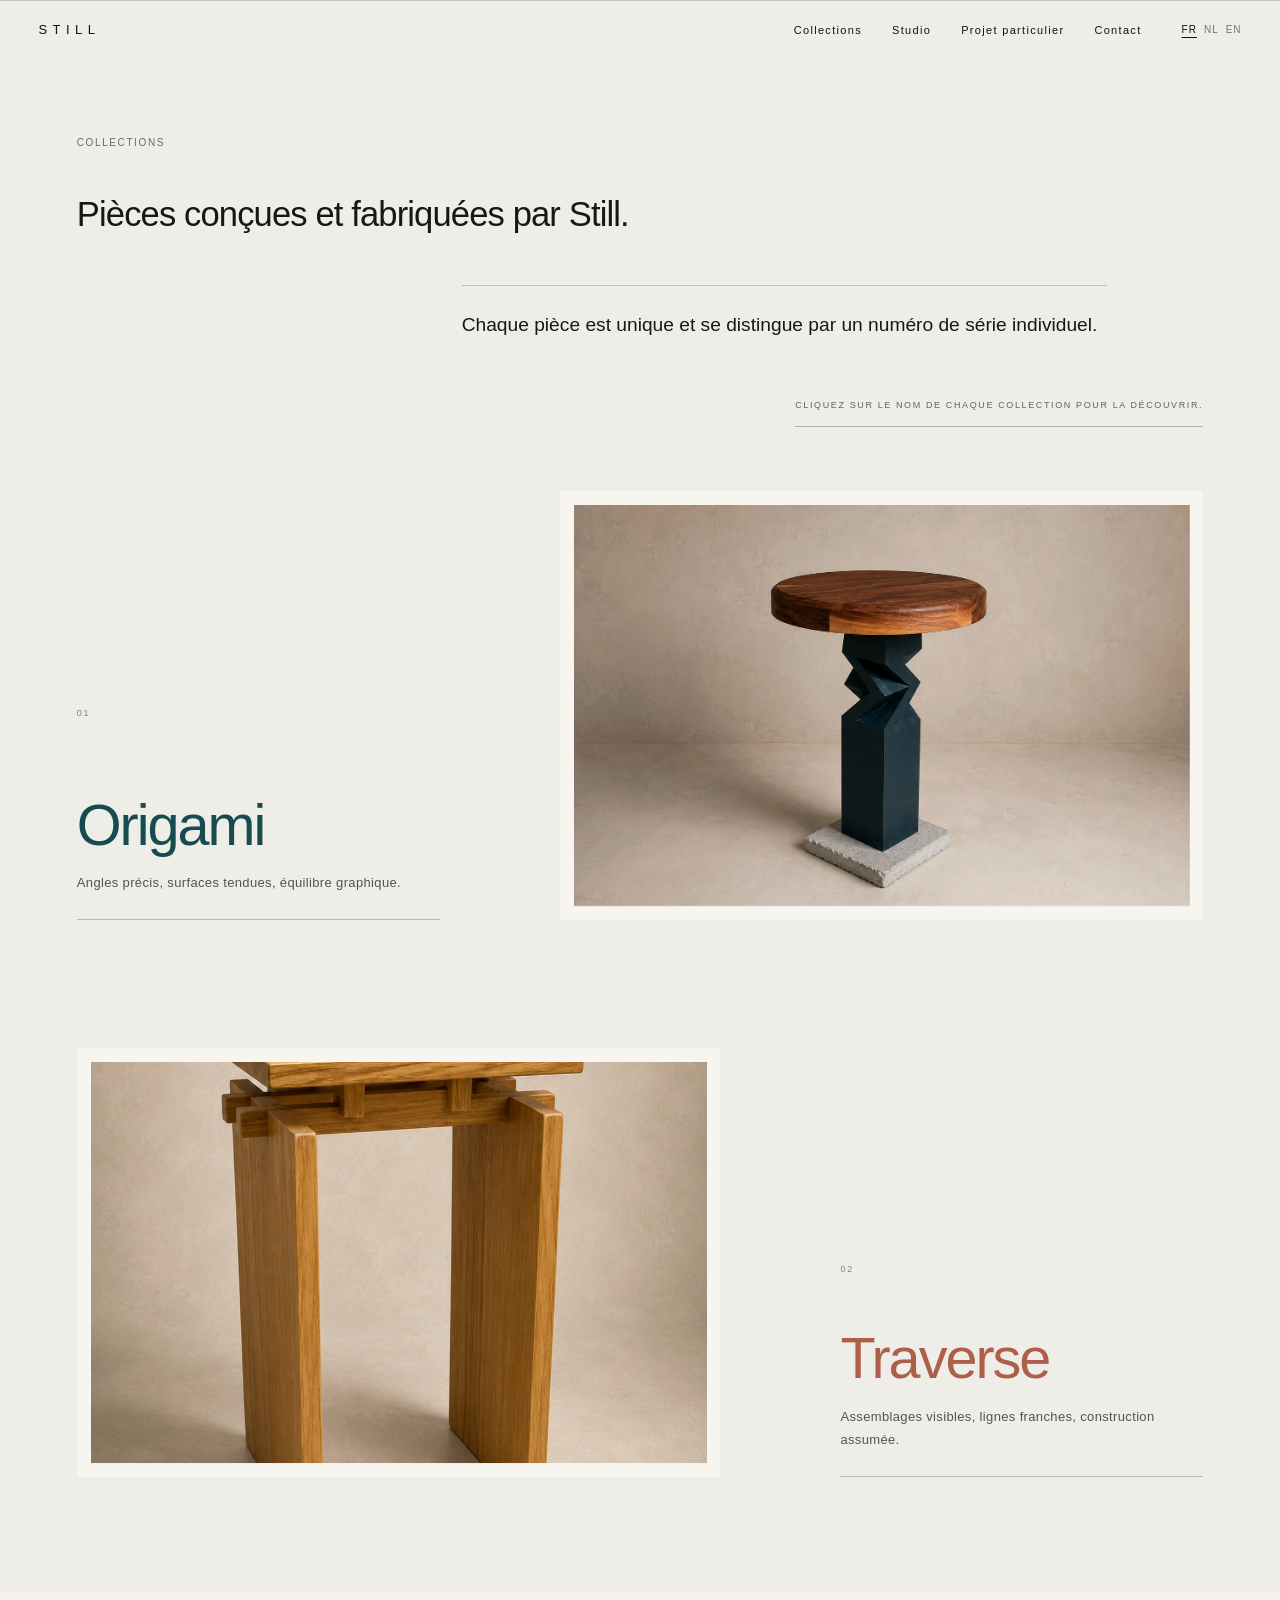
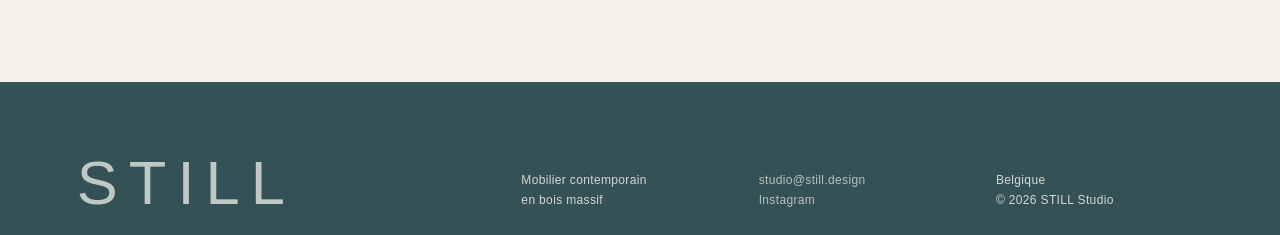
==== collections.html @ 69f50319 "Add files via upload" ====
<!DOCTYPE html><html lang="fr"><head><meta charset="utf-8"/><meta content="width=device-width,initial-scale=1" name="viewport"/><meta content="STILL Studio — mobilier contemporain en bois massif, conçu et fabriqué en Belgique." name="description"/><title>Collections — STILL</title><link href="styles.css" rel="stylesheet"/></head><body><header class="site-header"><a aria-label="STILL, accueil" class="brand" href="index.html">STILL</a><button aria-controls="menu" aria-expanded="false" class="menu-toggle">Menu</button><nav class="nav" id="menu"><a href="collections.html" data-i18n="nav_collections">Collections</a><a href="studio.html" data-i18n="nav_studio">Studio</a><a href="projet.html" data-i18n="nav_project">Projet particulier</a><a href="contact.html" data-i18n="nav_contact">Contact</a><span class="languages"><button data-lang="fr">FR</button><button data-lang="nl">NL</button><button data-lang="en">EN</button></span></nav></header><main><section class="standalone-page collections-page"><div class="standalone-label" data-i18n="nav_collections">Collections</div><div class="standalone-content"><p class="standalone-intro collection-statement" data-i18n="collections_sub"><span class="statement-line statement-line-primary">Pièces conçues et fabriquées par Still.</span><span class="statement-line statement-line-secondary">Chaque pièce est unique et se distingue par un numéro de série individuel.</span></p><p class="collection-instruction" data-i18n="collections_instruction">Cliquez sur le nom de chaque collection pour la découvrir.</p><div class="collection-list"><article class="collection-row origami"><div class="collection-copy collection-copy-top"><span>01</span><h2><a href="origami.html">Origami</a></h2><p data-i18n="origami_desc">Angles précis, surfaces tendues, équilibre graphique.</p></div><a class="collection-media" href="origami.html" aria-label="Découvrir Origami"><img alt="Table gigogne bleue de la collection Origami" src="assets/images/v10/origami-presentation.jpg"/></a></article><article class="collection-row traverse"><div class="collection-copy collection-copy-top"><span>02</span><h2><a href="traverse.html">Traverse</a></h2><p data-i18n="traverse_desc">Assemblages visibles, lignes franches, construction assumée.</p></div><a class="collection-media" href="traverse.html" aria-label="Découvrir Traverse"><img alt="Table en padouk de la collection Traverse" src="assets/images/v10/traverse-presentation.jpg"/></a></article></div></div></section></main><footer><div class="footer-brand">STILL</div><div><p data-i18n="footer_desc">Mobilier contemporain<br/>en bois massif</p></div><div><a href="mailto:studio@still.design">studio@still.design</a><br/><a href="#">Instagram</a></div><div><p><span data-i18n="country">Belgique</span><br/>© 2026 STILL Studio</p></div></footer><script src="script.js"></script></body></html>
---- styles.css ----
:root{
  --paper:#f4f1ea;--ink:#171815;--petrol:#164b50;--forest:#253d32;--padouk:#8a3427;--terracotta:#ad5f4b;
  --line:rgba(23,24,21,.18);--soft:#e9e5dc;
  --font:"Yu Gothic","YuGothic","Hiragino Kaku Gothic ProN","Segoe UI",Arial,sans-serif;
}
*{box-sizing:border-box}html{scroll-behavior:smooth}body{margin:0;background:var(--paper);color:var(--ink);font-family:var(--font);font-size:15px;line-height:1.7;font-weight:300;letter-spacing:.025em}a{color:inherit;text-decoration:none}img{display:block;width:100%;height:100%;object-fit:cover}.site-header{position:fixed;z-index:30;inset:0 0 auto;display:flex;align-items:center;justify-content:space-between;padding:22px 3vw;mix-blend-mode:difference;color:#fff}.brand{font-size:13px;font-weight:300;letter-spacing:.42em}.nav{display:flex;gap:30px;font-size:11px;letter-spacing:.12em}.nav a{position:relative}.nav a:after{content:"";position:absolute;left:0;right:100%;bottom:-6px;height:1px;background:currentColor;transition:right .35s ease}.nav a:hover:after{right:0}.menu-toggle{display:none;border:0;background:none;color:inherit;font:inherit;font-size:11px;letter-spacing:.12em}.intro{min-height:72vh;padding:150px 6vw 90px;display:grid;grid-template-columns:1fr 1.5fr;align-content:end;border-bottom:1px solid var(--line)}.eyebrow{margin:0;font-size:10px;text-transform:uppercase;letter-spacing:.18em}.intro h1{grid-column:1/-1;margin:40px 0 0;font-size:clamp(68px,11.5vw,178px);line-height:.86;letter-spacing:.22em;font-weight:200}.manifesto{grid-column:2;margin:60px 0 0;font-size:clamp(19px,2vw,31px);line-height:1.4;font-weight:300}.hero{height:74vh;position:relative;overflow:hidden;background:#ddd7ca}.hero-atmosphere{position:absolute;inset:0;background:linear-gradient(135deg,#d9d2c4 0%,#eee9df 46%,#c8bdaa 100%)}.plane{position:absolute;filter:saturate(.9)}.plane-light{left:-8%;top:-14%;width:56%;height:112%;background:linear-gradient(150deg,#f3eee4,#cfc5b5);clip-path:polygon(0 0,100% 8%,75% 100%,0 86%)}.plane-petrol{left:38%;top:-8%;width:31%;height:118%;background:var(--petrol);clip-path:polygon(14% 0,100% 4%,74% 100%,0 88%)}.plane-forest{right:-4%;top:0;width:38%;height:74%;background:var(--forest);clip-path:polygon(18% 0,100% 0,100% 100%,0 78%)}.plane-padouk{right:3%;bottom:-10%;width:28%;height:48%;background:var(--padouk);clip-path:polygon(18% 0,100% 15%,100% 100%,0 100%)}.light-beam{position:absolute;left:7%;top:-15%;width:64%;height:145%;background:linear-gradient(112deg,transparent 28%,rgba(255,248,229,.7) 47%,transparent 62%);transform:rotate(-5deg);mix-blend-mode:screen}.hero:after{content:"";position:absolute;inset:0;background:linear-gradient(180deg,rgba(255,255,255,.06),rgba(14,23,21,.15))}.section-pad{padding:145px 6vw}.statement{min-height:72vh;display:grid;grid-template-columns:1fr 2.2fr;align-content:center;row-gap:80px}.kicker{margin:0;color:var(--padouk);font-size:clamp(23px,2.3vw,38px);letter-spacing:.09em}.statement h2{margin:70px 0 0;font-size:clamp(40px,5.2vw,78px);line-height:1.08;font-weight:300;letter-spacing:-.035em}.text-link{grid-column:2;margin-top:0;border-bottom:1px solid currentColor;padding-bottom:10px;width:max-content;font-size:11px;text-transform:uppercase;letter-spacing:.14em}.text-link span{margin-left:28px}.collections{background:var(--soft)}.section-heading{display:grid;grid-template-columns:1fr 2.2fr;gap:40px;padding-bottom:30px;border-bottom:1px solid var(--line);margin-bottom:100px}.section-heading p,.section-heading span{margin:0;font-size:10px;text-transform:uppercase;letter-spacing:.16em}.collection-grid{display:grid;grid-template-columns:repeat(3,minmax(0,1fr));gap:34px;max-width:1200px;margin:auto}.collection-card{display:block}.collection-media{height:clamp(300px,34vw,480px);padding:18px;background:#f3f0e9;overflow:hidden}.collection-media img{object-fit:contain;filter:saturate(.92) contrast(1.035);transition:transform .9s cubic-bezier(.2,.7,.2,1),filter .4s}.collection-card:hover img{transform:scale(1.018);filter:saturate(.98) contrast(1.045)}.collection-copy{min-height:220px;padding:24px 0;border-top:1px solid var(--line);border-bottom:1px solid var(--line);display:flex;flex-direction:column}.collection-copy span{font-size:10px;letter-spacing:.16em}.collection-copy h3{margin:auto 0 12px;font-size:clamp(34px,4vw,58px);font-weight:300;line-height:1;letter-spacing:-.03em}.collection-copy p{margin:0;max-width:300px;font-size:13px;line-height:1.7}.origami .collection-copy{color:var(--petrol)}.traverse .collection-copy{color:var(--padouk)}.epure .collection-copy{color:var(--forest)}.epure-placeholder{height:100%;display:grid;place-items:center;border:1px solid rgba(37,61,50,.22);color:var(--forest);font-size:10px;text-transform:uppercase;letter-spacing:.2em}.chapter{min-height:80vh;display:grid;grid-template-columns:1fr 2.2fr;padding:120px 6vw;border-top:1px solid var(--line)}.chapter-label{font-size:10px;text-transform:uppercase;letter-spacing:.16em;padding-top:8px}.chapter-body h2{margin:0 0 80px;font-size:clamp(48px,6vw,92px);font-weight:300;line-height:1.04;letter-spacing:-.04em}.chapter-body p{max-width:680px;font-size:18px;line-height:1.75;margin:0 0 24px}.chapter-studio{background:var(--forest);color:#f2efe7}.image-break{height:72vh;position:relative;overflow:hidden;background:#24160f}.image-break img{object-fit:cover;filter:brightness(.72) saturate(.78) contrast(1.08);transform:scale(1.02)}.image-break:after{content:"";position:absolute;inset:0;background:linear-gradient(90deg,rgba(12,8,5,.18),rgba(12,8,5,.02),rgba(12,8,5,.26))}.image-break p{position:absolute;z-index:2;right:6vw;bottom:6vw;margin:0;color:#fff;font-size:clamp(28px,3.7vw,58px);font-weight:200;line-height:1.12;max-width:560px;text-align:right}.button{display:inline-block;margin-top:38px;padding:14px 21px;border:1px solid var(--ink);font-size:10px;text-transform:uppercase;letter-spacing:.16em;transition:.3s}.button:hover{background:var(--ink);color:var(--paper)}footer{display:grid;grid-template-columns:2fr 1fr 1fr 1fr;gap:30px;padding:85px 6vw 42px;background:var(--petrol);color:#f5f3ee;min-height:40vh;align-items:end}.footer-brand{font-size:clamp(62px,10vw,150px);font-weight:200;letter-spacing:.13em;line-height:.8}footer p{margin:0}footer a{text-decoration:underline;text-underline-offset:5px}.reveal{opacity:0;transform:translateY(24px);transition:opacity .9s ease,transform .9s ease}.reveal.visible{opacity:1;transform:none}
/* collection pages */.collection-page{background:var(--paper)}.collection-hero{min-height:88vh;position:relative;background:var(--collection);overflow:hidden;display:grid;place-items:center;padding:90px 6vw 55px}.collection-hero img{width:min(540px,72vw);height:min(68vh,760px);object-fit:contain;filter:saturate(.9) contrast(1.03);box-shadow:0 28px 70px rgba(0,0,0,.16)}.collection-hero:after{content:"";position:absolute;inset:0;background:linear-gradient(180deg,rgba(0,0,0,.02),rgba(0,0,0,.34));pointer-events:none}.collection-title{position:absolute;z-index:2;left:6vw;right:6vw;bottom:5vw;color:#fff}.collection-title p{font-size:10px;text-transform:uppercase;letter-spacing:.18em}.collection-title h1{font-size:clamp(74px,13vw,190px);font-weight:200;letter-spacing:-.045em;line-height:.8;margin:22px 0}.collection-title .lead{max-width:600px;font-size:17px;text-transform:none;letter-spacing:.035em}.pieces{padding:140px 6vw}.piece-group{max-width:1180px;margin:0 auto 150px}.piece-meta{display:grid;grid-template-columns:1fr 2fr;gap:40px;padding-top:24px;border-top:1px solid var(--line);margin-bottom:38px}.piece-meta h2{margin:0;font-size:clamp(38px,4.8vw,68px);font-weight:300;line-height:1}.piece-meta p{margin:0;max-width:440px}.gallery-pair{display:grid;grid-template-columns:repeat(2,minmax(0,1fr));gap:26px}.gallery-pair figure{margin:0;background:#ebe7df;padding:18px;height:clamp(480px,56vw,760px);overflow:hidden}.gallery-pair img{object-fit:contain;filter:saturate(.96) contrast(1.025);transition:transform .8s ease}.gallery-pair figure:hover img{transform:scale(1.012)}.reserved{min-height:78vh;padding:150px 6vw;display:grid;grid-template-columns:1fr 2.2fr;gap:40px;align-items:start}.reserved h1{margin:0;font-size:clamp(72px,13vw,190px);line-height:.8;font-weight:200;letter-spacing:-.05em}.reserved-copy{padding-top:10px;border-top:1px solid var(--line)}.reserved-copy h2{font-size:clamp(34px,4.8vw,68px);font-weight:300;line-height:1.15;margin:60px 0 35px}.reserved-copy p{max-width:620px;font-size:18px}.future-grid{display:grid;grid-template-columns:repeat(2,1fr);gap:20px;margin-top:75px}.future-slot{min-height:260px;border:1px solid var(--line);display:grid;place-items:center;font-size:10px;text-transform:uppercase;letter-spacing:.18em;color:rgba(23,24,21,.55)}
@media(max-width:850px){.site-header{padding:18px 20px}.menu-toggle{display:block}.nav{display:none;position:absolute;top:58px;left:0;right:0;background:var(--paper);color:var(--ink);padding:28px 20px;flex-direction:column;mix-blend-mode:normal}.nav.open{display:flex}.intro{padding:120px 22px 70px;grid-template-columns:1fr;min-height:60vh}.intro h1{font-size:clamp(58px,22vw,104px);letter-spacing:.14em;margin-top:30px}.manifesto{grid-column:1;margin-top:40px;font-size:21px}.hero{height:60vh}.section-pad{padding:95px 22px}.statement{grid-template-columns:1fr;min-height:auto;row-gap:36px}.statement h2{margin-top:28px}.text-link{grid-column:1}.section-heading{grid-template-columns:1fr;gap:9px;margin-bottom:58px}.collection-grid{grid-template-columns:1fr;gap:70px}.collection-media{height:56vh}.collection-copy{min-height:190px}.chapter{grid-template-columns:1fr;padding:80px 22px}.chapter-label{margin-bottom:52px}.chapter-body h2{margin-bottom:55px}.chapter-body p{font-size:16px}.image-break{height:62vh}.image-break p{left:22px;right:22px;bottom:32px;text-align:left}footer{grid-template-columns:1fr 1fr;padding:70px 22px 35px}.footer-brand{grid-column:1/-1;margin-bottom:45px;font-size:24vw}.collection-hero{min-height:82vh;padding:85px 20px 40px}.collection-hero img{width:80vw;height:58vh}.collection-title{left:22px;right:22px;bottom:34px}.collection-title h1{font-size:20vw}.pieces{padding:90px 22px}.piece-group{margin-bottom:95px}.piece-meta{grid-template-columns:1fr;gap:20px}.gallery-pair{grid-template-columns:1fr}.gallery-pair figure{height:62vh;padding:12px}.reserved{padding:120px 22px 90px;grid-template-columns:1fr}.reserved h1{font-size:22vw}.future-grid{grid-template-columns:1fr}}
@media(prefers-reduced-motion:reduce){*{scroll-behavior:auto!important}.reveal,.collection-media img,.gallery-pair img{transition:none!important}}

/* v9 — échelle plus confortable à 100 % de zoom */
.image-break img{transform:none;filter:brightness(.76) saturate(.86) contrast(1.12)}
@media(min-width:851px){
  body{font-size:14px}
  .site-header{padding:18px 3vw}
  .intro{min-height:62vh;padding:125px 6vw 72px}
  .intro h1{font-size:clamp(62px,10vw,150px);margin-top:30px}
  .manifesto{margin-top:42px;font-size:clamp(18px,1.75vw,27px)}
  .hero{height:66vh}
  .section-pad{padding:115px 6vw}
  .statement{min-height:62vh;row-gap:58px}
  .statement h2{margin-top:52px;font-size:clamp(36px,4.5vw,68px)}
  .kicker{font-size:clamp(21px,2vw,32px)}
  .section-heading{margin-bottom:72px}
  .collection-grid{max-width:1280px;gap:30px}
  .collection-media{height:clamp(280px,30vw,430px)}
  .collection-copy{min-height:185px}
  .collection-copy h3{font-size:clamp(31px,3.5vw,50px)}
  .chapter{min-height:68vh;padding:95px 6vw}
  .chapter-body h2{margin-bottom:58px;font-size:clamp(42px,5.1vw,78px)}
  .chapter-body p{font-size:16px}
  .image-break{height:64vh}
  .image-break p{font-size:clamp(26px,3.2vw,48px)}
  footer{padding-top:68px;min-height:34vh}
  .footer-brand{font-size:clamp(56px,8.5vw,125px)}
  .collection-hero{min-height:78vh;padding:78px 6vw 48px}
  .collection-hero img{width:min(490px,64vw);height:min(60vh,660px)}
  .collection-title h1{font-size:clamp(66px,11vw,158px)}
  .pieces{padding:110px 6vw}
  .piece-group{margin-bottom:115px}
  .gallery-pair figure{height:clamp(430px,49vw,680px)}
}

/* v10 — série photo unifiée et finitions */
.image-break img{
  filter:none;
  transform:none;
  object-position:center;
  image-rendering:auto;
}
.image-break:after{
  background:linear-gradient(90deg,rgba(12,8,5,.28),rgba(12,8,5,.08),rgba(12,8,5,.32));
}
.collection-media{
  aspect-ratio:4/5;
  height:auto;
}
.collection-media img,
.gallery-pair img{
  backface-visibility:hidden;
  will-change:transform;
}
.collection-card:hover img{transform:scale(1.025)}
.gallery-pair.gallery-single{
  grid-template-columns:minmax(0,760px);
  justify-content:center;
}
.gallery-pair.gallery-single figure{width:100%}
.chapter-body p{max-width:620px}
@media(min-width:851px){
  .collections.section-pad{padding-top:105px;padding-bottom:120px}
  .collection-grid{gap:38px}
  .collection-copy{padding-top:20px}
  .gallery-pair{gap:32px}
  .piece-meta{margin-bottom:32px}
}
@media(max-width:850px){
  .collection-media{aspect-ratio:4/5;height:auto}
  .gallery-pair.gallery-single{grid-template-columns:1fr}
}

/* v11 — fond Traverse plus lumineux */
.traverse .collection-copy{color:var(--terracotta)}

/* v2.2 — séparation des chapitres, sans modification du design v11 */
.languages{display:inline-flex;gap:7px;margin-left:10px}.languages button{border:0;background:none;color:inherit;font:inherit;font-size:10px;letter-spacing:.1em;padding:0;cursor:pointer;opacity:.55}.languages button.active{opacity:1;text-decoration:underline;text-underline-offset:4px}.standalone-section{padding-top:150px;min-height:100vh}.standalone-chapter{padding-top:150px;min-height:100vh}@media(max-width:850px){.languages{margin-left:0;margin-top:8px}.standalone-section,.standalone-chapter{padding-top:110px}}

/* v2.3 — grille commune des pages principales */
.standalone-page{min-height:100vh;display:grid;grid-template-columns:1fr 2.2fr;padding:150px 6vw 110px;border-top:1px solid var(--line)}
.standalone-label{padding-top:8px;font-size:10px;text-transform:uppercase;letter-spacing:.16em}
.standalone-content{align-self:center;max-width:980px}
.standalone-content h1{margin:0 0 70px;font-size:clamp(48px,6vw,92px);font-weight:300;line-height:1.04;letter-spacing:-.04em}
.standalone-content p{max-width:680px;font-size:18px;line-height:1.75;margin:0 0 24px}
.standalone-intro{font-size:18px}
.studio-page{background:#75b95f;color:#102115}
.project-page{background:#d71145;color:#fff}
.contact-page{background:var(--paper);color:var(--ink)}
.collections-page{background:var(--soft)}
.light-button{border-color:#fff;color:#fff}.light-button:hover{background:#fff;color:#d71145}
.centered-copy{text-align:center;margin-left:auto!important;margin-right:auto!important}
.collection-instruction{margin:36px auto 70px!important;text-align:center;font-size:11px!important;text-transform:uppercase;letter-spacing:.14em}
.collection-list{display:grid;gap:130px}
.collection-row{display:grid;grid-template-columns:1fr;gap:26px}
.collection-copy-top{min-height:0;padding:0 0 24px;border-top:0;border-bottom:1px solid var(--line)}
.collection-copy-top h2{margin:18px 0 12px;font-size:clamp(42px,5vw,72px);font-weight:300;line-height:1;letter-spacing:-.03em}
.collection-copy-top h2 a{display:inline-block;border-bottom:1px solid transparent;transition:border-color .3s}
.collection-copy-top h2 a:hover{border-color:currentColor}
.collection-copy-top p{margin:0;font-size:14px;max-width:480px}
.collection-row .collection-media{display:block;width:100%;aspect-ratio:16/10;height:auto;padding:18px}
.collection-row .collection-media img{object-fit:cover}
@media(max-width:850px){.standalone-page{grid-template-columns:1fr;padding:110px 22px 80px}.standalone-label{margin-bottom:50px}.standalone-content h1{margin-bottom:48px}.standalone-content p{font-size:16px}.collection-list{gap:85px}.collection-row .collection-media{aspect-ratio:4/5}}


/* v2.4 — ajustements ciblés */
.studio-page{
  background:#b7c5a8;
  color:#182018;
}
.project-page{
  background:#982447;
  color:#fff8f5;
}
.light-button:hover{
  color:#982447;
}
.collections-page .standalone-content{
  max-width:1040px;
}
.collections-page .standalone-intro{
  max-width:860px;
  font-size:clamp(24px,2.35vw,38px);
  line-height:1.42;
  font-weight:300;
  letter-spacing:-.018em;
  text-align:center;
  margin:0 auto!important;
}
.collections-page .collection-instruction{
  margin:52px auto 92px!important;
  font-size:10px!important;
  line-height:1.6;
  letter-spacing:.16em;
}
.collection-list{
  gap:125px;
}
.collection-row{
  justify-items:start;
}
.collection-copy-top{
  width:min(760px,100%);
}
.collection-row .collection-media{
  width:min(720px,76%);
  aspect-ratio:4/3;
  padding:14px;
  margin:0;
  justify-self:start;
  background:#f3f0e9;
}
.collection-row .collection-media img{
  object-fit:cover;
  object-position:center;
}
.collection-row.origami .collection-media img{
  object-position:50% 50%;
}
.collection-row.traverse .collection-media img{
  object-position:50% 52%;
}
@media(max-width:850px){
  .collections-page .standalone-intro{
    font-size:clamp(22px,7vw,32px);
  }
  .collections-page .collection-instruction{
    margin:38px auto 66px!important;
  }
  .collection-row .collection-media{
    width:88%;
    aspect-ratio:4/3;
  }
}


/* v2.5 — ajustements ciblés */
.studio-page{
  background:#8f9b80;
  color:#172018;
}
.project-page{
  background:#8b4435;
  color:#fff8f2;
}
.light-button:hover{
  color:#8b4435;
}
.collections-page .collection-statement{
  max-width:900px;
  margin:0!important;
  text-align:left;
  font-size:clamp(24px,2.35vw,38px);
  line-height:1.42;
  font-weight:300;
  letter-spacing:-.018em;
}
.collections-page .collection-instruction{
  margin:48px 0 88px!important;
  text-align:left;
}
.collection-row .collection-media{
  width:min(610px,64%);
  aspect-ratio:4/3;
}
.contact-content{
  align-self:center;
}
.contact-note{
  margin:0 0 24px!important;
  font-size:12px!important;
  text-transform:uppercase;
  letter-spacing:.16em;
}
.contact-email{
  margin:0 0 48px!important;
  font-size:clamp(30px,4vw,62px)!important;
  line-height:1.15!important;
  letter-spacing:-.03em;
}
.contact-email a{
  border-bottom:1px solid currentColor;
}
.contact-location{
  font-size:18px!important;
}
@media(max-width:850px){
  .collections-page .collection-statement{
    font-size:clamp(22px,7vw,32px);
  }
  .collections-page .collection-instruction{
    margin:36px 0 62px!important;
  }
  .collection-row .collection-media{
    width:82%;
  }
  .contact-email{
    font-size:clamp(24px,7vw,38px)!important;
  }
}

/* v2.6 — ajustements ciblés depuis la v2.5 */
.collections-page .collection-statement br{
  display:block;
  content:"";
  margin-top:30px;
}
.studio-page{
  background:#aab39d;
  color:#20261f;
}
.project-page{
  background:#a66f5c;
  color:#fffaf6;
}
.project-page .light-button:hover{
  color:#a66f5c;
}
.contact-email{
  font-size:clamp(24px,3vw,46px)!important;
}
@media(max-width:850px){
  .collections-page .collection-statement br{
    margin-top:22px;
  }
  .contact-email{
    font-size:clamp(21px,6vw,32px)!important;
  }
}

/* v2.7 — réglages plus visibles */
.collections-page .collection-statement br{
  margin-top:52px;
}
.studio-page{
  background:#c9d0bc;
  color:#20261f;
}
.project-page{
  background:#bd806b;
  color:#2d1d18;
}
.project-page .light-button{
  border-color:#2d1d18;
  color:#2d1d18;
}
.project-page .light-button:hover{
  background:#2d1d18;
  color:#f8f1eb;
}
.contact-email{
  font-size:clamp(20px,2.35vw,34px)!important;
  letter-spacing:-.015em;
}
@media(max-width:850px){
  .collections-page .collection-statement br{
    margin-top:38px;
  }
  .contact-email{
    font-size:clamp(18px,5.2vw,27px)!important;
  }
}

/* v2.8 — légers dégradés minéraux */
.studio-page{
  background:linear-gradient(135deg,#d5dbc9 0%,#c8d0bb 52%,#bec8b2 100%);
  color:#20261f;
}
.project-page{
  background:linear-gradient(135deg,#c9907a 0%,#bb7d68 52%,#ad705e 100%);
  color:#2d1d18;
}
.project-page .light-button:hover{
  background:#2d1d18;
  color:#f8f1eb;
}

/* v2.9 — composition éditoriale et palette minérale */
.collections-page .standalone-content{
  grid-column:1 / -1;
  max-width:none;
}
.collections-page .collection-statement{
  max-width:920px;
  margin-left:0!important;
  transform:none;
}
.collections-page .collection-statement br{
  display:block;
  content:"";
  margin-top:2.15em;
}
.collections-page .collection-instruction,
.collections-page .collection-list{
  margin-left:31.25%!important;
}
.collections-page .collection-list{
  max-width:980px;
}
.studio-page{
  background:linear-gradient(135deg,#ddd7cc 0%,#d2cabd 48%,#c5bcaf 100%);
  color:#292621;
}
.project-page{
  background:linear-gradient(135deg,#806965 0%,#705a59 48%,#5f4b50 100%);
  color:#f7f1e9;
}
.project-page .light-button{
  border-color:#f7f1e9;
  color:#f7f1e9;
}
.project-page .light-button:hover{
  background:#f7f1e9;
  color:#5f4b50;
}
@media(max-width:850px){
  .collections-page .collection-statement br{
    margin-top:1.8em;
  }
  .collections-page .collection-instruction,
  .collections-page .collection-list{
    margin-left:0!important;
  }
}

/* v3.0 — respiration éditoriale et palette STILL */
.collections-page{
  grid-template-rows:auto 1fr;
}
.collections-page .standalone-content{
  padding-top:96px;
}
.collections-page .collection-statement{
  max-width:980px;
  margin:0!important;
  text-align:left;
}
.collections-page .collection-statement br{
  display:block;
  content:"";
  margin-top:52px;
}

/* Studio — pierre chaude, sobre et lumineuse */
.studio-page{
  background:linear-gradient(135deg,#ebe6dd 0%,#ded6ca 52%,#d1c7b9 100%);
  color:#29251f;
}

/* Projet particulier — rouge terre, argile et brique douce */
.project-page{
  background:linear-gradient(135deg,#c7957d 0%,#b97e66 52%,#a96d58 100%);
  color:#2e1f19;
}
.project-page .light-button{
  border-color:#2e1f19;
  color:#2e1f19;
}
.project-page .light-button:hover{
  background:#2e1f19;
  color:#f5eee8;
}

@media(max-width:850px){
  .collections-page .standalone-content{
    padding-top:24px;
  }
  .collections-page .collection-statement br{
    margin-top:36px;
  }
}


/* v3.1 — rythme, proportions et respiration */
.standalone-page{
  padding-top:clamp(138px,12vw,190px);
  padding-bottom:clamp(105px,10vw,155px);
}
.standalone-content h1{
  max-width:940px;
  margin-bottom:clamp(58px,6vw,88px);
  font-size:clamp(46px,5.4vw,84px);
  line-height:1.07;
  letter-spacing:-.035em;
}
.standalone-content p{
  line-height:1.82;
}

/* Collections — deux idées distinctes, composition éditoriale */
.collections-page .standalone-content{
  padding-top:clamp(118px,10vw,165px);
}
.collections-page .collection-statement{
  display:block;
  max-width:1040px;
  font-size:clamp(23px,2.15vw,35px);
  line-height:1.44;
}
.collections-page .collection-statement .statement-line{
  display:block;
}
.collections-page .collection-statement .statement-line-primary{
  max-width:720px;
}
.collections-page .collection-statement .statement-line-secondary{
  max-width:820px;
  margin-top:clamp(52px,5vw,76px);
  margin-left:clamp(54px,6vw,96px);
}
.collections-page .collection-instruction{
  margin-top:clamp(82px,8vw,118px)!important;
  margin-bottom:clamp(92px,9vw,132px)!important;
}
.collections-page .collection-list{
  gap:clamp(120px,11vw,172px);
}
.collection-copy-top h2{
  margin-top:18px;
  margin-bottom:18px;
}
.collection-copy-top p{
  max-width:420px;
}

/* Studio — bleu ardoise brumeux, distinct du crème des collections */
.studio-page{
  background:linear-gradient(145deg,#c9d0d3 0%,#b8c2c7 50%,#aab6bc 100%);
  color:#20272a;
}
.studio-page .standalone-intro{
  max-width:690px;
}

/* Projet particulier — maintien d'une terre cuite calme */
.project-page{
  background:linear-gradient(145deg,#c69780 0%,#b88068 52%,#a96d57 100%);
}

@media(max-width:850px){
  .standalone-page{
    padding-top:112px;
    padding-bottom:88px;
  }
  .standalone-content h1{
    font-size:clamp(42px,12vw,66px);
    margin-bottom:48px;
  }
  .collections-page .standalone-content{
    padding-top:42px;
  }
  .collections-page .collection-statement{
    font-size:clamp(21px,6.5vw,30px);
  }
  .collections-page .collection-statement .statement-line-secondary{
    margin-top:42px;
    margin-left:24px;
  }
  .collections-page .collection-instruction{
    margin-top:64px!important;
    margin-bottom:76px!important;
  }
  .collections-page .collection-list{
    gap:96px;
  }
}


/* v3.2 — footer allégé et identité végétale de Traverse */
footer{
  min-height:22vh;
  padding:44px 6vw 28px;
}
.footer-brand{
  font-size:clamp(40px,6vw,88px);
  letter-spacing:.15em;
  line-height:.9;
}
.traverse-page .collection-hero{
  background:linear-gradient(145deg,#667963 0%,#879980 48%,#c2ccbb 100%);
}
.traverse-page .collection-hero:after{
  background:linear-gradient(180deg,rgba(10,24,14,.02),rgba(9,23,14,.3));
}
@media(max-width:850px){
  footer{
    min-height:auto;
    padding:46px 22px 28px;
  }
  .footer-brand{
    margin-bottom:30px;
    font-size:clamp(48px,16vw,78px);
  }
}

/* v3.3 — respiration générale, proportions plus silencieuses */
body{
  font-size:14px;
  line-height:1.82;
}

/* Pages principales : plus de vide autour des contenus */
.standalone-page{
  padding-top:clamp(160px,14vw,220px);
  padding-bottom:clamp(135px,12vw,190px);
}
.standalone-label{
  padding-top:12px;
}
.standalone-content{
  max-width:940px;
}
.standalone-content h1{
  margin-bottom:clamp(72px,7vw,108px);
  font-size:clamp(44px,5.1vw,80px);
  line-height:1.09;
}
.standalone-content p{
  max-width:650px;
  font-size:17px;
  line-height:1.95;
  margin-bottom:32px;
}

/* Collections : accentuer la séparation entre chaque idée */
.collections-page .standalone-content{
  padding-top:clamp(145px,12vw,195px);
}
.collections-page .collection-statement{
  max-width:980px;
  font-size:clamp(22px,2.05vw,33px);
  line-height:1.55;
}
.collections-page .collection-statement .statement-line-primary{
  max-width:700px;
}
.collections-page .collection-statement .statement-line-secondary{
  max-width:790px;
  margin-top:clamp(70px,6.5vw,100px);
  margin-left:clamp(68px,7vw,112px);
}
.collections-page .collection-instruction{
  margin-top:clamp(105px,9.5vw,145px)!important;
  margin-bottom:clamp(120px,11vw,165px)!important;
}
.collections-page .collection-list{
  gap:clamp(155px,14vw,215px);
}
.collection-copy-top{
  padding-bottom:34px;
  margin-bottom:14px;
}
.collection-copy-top h2{
  margin-top:24px;
  margin-bottom:24px;
  font-size:clamp(40px,4.7vw,68px);
}
.collection-copy-top p{
  max-width:400px;
  line-height:1.85;
}
.collection-row{
  gap:38px;
}
.collection-row .collection-media{
  width:min(600px,62%);
}

/* Pages collection : images et textes davantage isolés */
.collection-hero{
  min-height:84vh;
  padding-top:105px;
  padding-bottom:72px;
}
.collection-title{
  bottom:6vw;
}
.collection-title h1{
  font-size:clamp(62px,10.4vw,150px);
  margin-top:28px;
  margin-bottom:30px;
}
.collection-title .lead{
  max-width:560px;
  line-height:1.85;
}
.pieces{
  padding-top:clamp(145px,12vw,190px);
  padding-bottom:clamp(145px,12vw,190px);
}
.piece-group{
  margin-bottom:clamp(150px,14vw,210px);
}
.piece-meta{
  gap:58px;
  padding-top:34px;
  margin-bottom:52px;
}
.piece-meta h2{
  font-size:clamp(36px,4.5vw,64px);
}
.piece-meta p{
  max-width:410px;
  line-height:1.9;
}
.gallery-pair{
  gap:40px;
}

/* Accueil : rythme plus ample entre les séquences */
.intro{
  min-height:68vh;
  padding-top:150px;
  padding-bottom:95px;
}
.intro h1{
  font-size:clamp(58px,9.5vw,142px);
  margin-top:42px;
}
.manifesto{
  margin-top:58px;
  max-width:760px;
  line-height:1.55;
}
.hero{
  margin-bottom:26px;
}
.section-pad{
  padding-top:clamp(140px,11vw,180px);
  padding-bottom:clamp(140px,11vw,180px);
}
.statement{
  min-height:70vh;
  row-gap:78px;
}
.statement h2{
  margin-top:68px;
  font-size:clamp(34px,4.25vw,64px);
  line-height:1.14;
}
.section-heading{
  margin-bottom:100px;
  padding-bottom:38px;
}
.collection-grid{
  gap:48px;
}
.collection-copy{
  min-height:205px;
  padding-top:28px;
  padding-bottom:28px;
}
.chapter{
  min-height:76vh;
  padding-top:130px;
  padding-bottom:130px;
}
.chapter-body h2{
  margin-bottom:76px;
  font-size:clamp(40px,4.8vw,74px);
}
.chapter-body p{
  font-size:16px;
  line-height:1.95;
  margin-bottom:34px;
}
.image-break{
  margin-top:24px;
  margin-bottom:24px;
}

/* Contact : assumer davantage le vide */
.contact-page .standalone-content{
  align-self:center;
  padding-top:34px;
  padding-bottom:34px;
}
.contact-note{
  margin-bottom:38px!important;
}
.contact-email{
  margin-bottom:66px!important;
}
.contact-location{
  margin-top:18px!important;
}

/* Footer : signature discrète, avec une vraie respiration avant */
footer{
  margin-top:clamp(54px,6vw,92px);
}

@media(max-width:850px){
  body{font-size:14px;line-height:1.78}
  .standalone-page{
    padding-top:126px;
    padding-bottom:108px;
  }
  .standalone-label{
    margin-bottom:62px;
  }
  .standalone-content h1{
    margin-bottom:58px;
    font-size:clamp(40px,11.5vw,62px);
  }
  .standalone-content p{
    font-size:16px;
    line-height:1.88;
    margin-bottom:28px;
  }
  .collections-page .standalone-content{
    padding-top:56px;
  }
  .collections-page .collection-statement{
    font-size:clamp(20px,6.1vw,28px);
    line-height:1.55;
  }
  .collections-page .collection-statement .statement-line-secondary{
    margin-top:54px;
    margin-left:30px;
  }
  .collections-page .collection-instruction{
    margin-top:82px!important;
    margin-bottom:94px!important;
  }
  .collections-page .collection-list{
    gap:122px;
  }
  .collection-row{
    gap:30px;
  }
  .collection-row .collection-media{
    width:88%;
  }
  .intro{
    padding-top:132px;
    padding-bottom:86px;
  }
  .intro h1{
    margin-top:38px;
  }
  .manifesto{
    margin-top:52px;
  }
  .section-pad{
    padding-top:112px;
    padding-bottom:112px;
  }
  .statement{
    row-gap:46px;
  }
  .statement h2{
    margin-top:38px;
  }
  .section-heading{
    margin-bottom:72px;
  }
  .collection-grid{
    gap:88px;
  }
  .chapter{
    padding-top:102px;
    padding-bottom:102px;
  }
  .chapter-label{
    margin-bottom:62px;
  }
  .chapter-body h2{
    margin-bottom:62px;
  }
  .pieces{
    padding-top:112px;
    padding-bottom:112px;
  }
  .piece-group{
    margin-bottom:124px;
  }
  .piece-meta{
    gap:28px;
    margin-bottom:42px;
  }
  .gallery-pair{
    gap:30px;
  }
  footer{
    margin-top:48px;
  }
}

/* v3.4 — finition éditoriale de Collections et footer plus silencieux */
footer{
  min-height:17vh;
  margin-top:clamp(64px,7vw,108px);
  padding:32px 6vw 24px;
  background:#345255;
  color:rgba(247,245,239,.82);
  align-items:end;
  font-size:12px;
  line-height:1.65;
}
.footer-brand{
  font-size:clamp(32px,4.8vw,68px);
  line-height:.9;
  letter-spacing:.18em;
  color:rgba(247,245,239,.72);
}
footer a{
  text-decoration:none;
  opacity:.82;
}

.collections-page{
  background:#efede7;
  padding-top:clamp(154px,13vw,210px);
}
.collections-page .standalone-label{
  padding-top:5px;
  color:rgba(23,24,21,.62);
}
.collections-page .standalone-content{
  align-self:start;
  max-width:1180px;
  padding-top:clamp(72px,6vw,98px);
}
.collections-page .collection-statement{
  display:grid;
  grid-template-columns:repeat(12,minmax(0,1fr));
  column-gap:clamp(18px,2.2vw,34px);
  row-gap:clamp(68px,6.5vw,98px);
  max-width:none;
  margin:0!important;
  font-size:inherit;
  line-height:1.45;
}
.collections-page .collection-statement .statement-line-primary{
  grid-column:1 / span 7;
  max-width:700px;
  font-size:clamp(28px,3vw,46px);
  line-height:1.25;
  letter-spacing:-.025em;
}
.collections-page .collection-statement .statement-line-secondary{
  grid-column:5 / span 7;
  max-width:680px;
  margin:0;
  padding-top:clamp(22px,2.5vw,38px);
  border-top:1px solid rgba(23,24,21,.22);
  font-size:clamp(18px,1.65vw,25px);
  line-height:1.65;
  letter-spacing:0;
}
.collections-page .collection-instruction{
  width:max-content;
  max-width:100%;
  margin:clamp(88px,8vw,126px) 0 clamp(132px,12vw,184px) auto!important;
  padding-bottom:12px;
  border-bottom:1px solid rgba(23,24,21,.28);
  text-align:left;
  color:rgba(23,24,21,.65);
  font-size:9px!important;
  line-height:1.7;
  letter-spacing:.18em;
}
.collections-page .collection-list{
  max-width:1180px;
  margin:0!important;
  gap:clamp(170px,15vw,230px);
}
.collections-page .collection-row{
  display:grid;
  grid-template-columns:minmax(230px,.72fr) minmax(0,1.55fr);
  align-items:end;
  column-gap:clamp(48px,6vw,96px);
  row-gap:0;
}
.collections-page .collection-row:nth-child(even){
  grid-template-columns:minmax(0,1.55fr) minmax(230px,.72fr);
}
.collections-page .collection-row:nth-child(even) .collection-copy-top{
  grid-column:2;
  grid-row:1;
}
.collections-page .collection-row:nth-child(even) .collection-media{
  grid-column:1;
  grid-row:1;
}
.collections-page .collection-copy-top{
  width:100%;
  min-height:250px;
  margin:0;
  padding:0 0 30px;
  border-bottom:1px solid rgba(23,24,21,.24);
  display:flex;
  flex-direction:column;
  justify-content:flex-end;
}
.collections-page .collection-copy-top span{
  margin-bottom:auto;
  color:rgba(23,24,21,.5);
  font-size:9px;
  letter-spacing:.2em;
}
.collections-page .collection-copy-top h2{
  margin:72px 0 22px;
  font-size:clamp(42px,5vw,72px);
  line-height:.95;
  letter-spacing:-.035em;
}
.collections-page .collection-copy-top p{
  max-width:340px;
  margin:0;
  font-size:13px;
  line-height:1.8;
  color:rgba(23,24,21,.72);
}
.collections-page .collection-row .collection-media{
  width:100%;
  max-width:none;
  aspect-ratio:5/4;
  padding:16px;
  background:#f7f5ef;
}
.collections-page .collection-row .collection-media img{
  object-fit:cover;
}

@media(max-width:850px){
  footer{
    margin-top:54px;
    padding:32px 22px 24px;
    font-size:11px;
    row-gap:18px;
  }
  .footer-brand{
    margin-bottom:22px;
    font-size:clamp(38px,13vw,60px);
  }
  .collections-page{
    padding-top:120px;
  }
  .collections-page .standalone-label{
    margin-bottom:38px;
  }
  .collections-page .standalone-content{
    padding-top:28px;
  }
  .collections-page .collection-statement{
    display:block;
  }
  .collections-page .collection-statement .statement-line-primary{
    max-width:92%;
    font-size:clamp(27px,8.2vw,39px);
    line-height:1.28;
  }
  .collections-page .collection-statement .statement-line-secondary{
    max-width:88%;
    margin-top:58px;
    margin-left:12%;
    padding-top:24px;
    font-size:clamp(17px,5vw,22px);
    line-height:1.65;
  }
  .collections-page .collection-instruction{
    width:auto;
    margin:80px 0 112px!important;
  }
  .collections-page .collection-list{
    gap:132px;
  }
  .collections-page .collection-row,
  .collections-page .collection-row:nth-child(even){
    grid-template-columns:1fr;
    gap:38px;
  }
  .collections-page .collection-row:nth-child(even) .collection-copy-top,
  .collections-page .collection-row:nth-child(even) .collection-media{
    grid-column:1;
    grid-row:auto;
  }
  .collections-page .collection-copy-top{
    min-height:0;
    padding-bottom:26px;
  }
  .collections-page .collection-copy-top span{
    margin-bottom:48px;
  }
  .collections-page .collection-copy-top h2{
    margin:0 0 18px;
  }
  .collections-page .collection-row .collection-media{
    width:100%;
    aspect-ratio:4/3;
    padding:12px;
  }
}


/* v3.5 — continuité des aplats et Collections plus immédiate */
.studio-body main,
.project-body main{
  margin:0;
}
.studio-body .studio-page,
.project-body .project-page{
  margin:0;
}
.studio-body .image-break{
  margin-top:0;
  margin-bottom:0;
}
.studio-body footer,
.project-body footer{
  margin-top:0;
}
.project-body .project-page{
  min-height:calc(100vh - 128px);
}

/* Collections : faire apparaître les visuels plus tôt et alléger leur échelle */
.collections-page{
  padding-top:clamp(126px,10vw,162px);
  padding-bottom:clamp(110px,9vw,150px);
}
.collections-page .standalone-label{
  margin-bottom:0;
}
.collections-page .standalone-content{
  padding-top:clamp(34px,3.2vw,52px);
}
.collections-page .collection-statement{
  row-gap:clamp(38px,3.8vw,56px);
}
.collections-page .collection-statement .statement-line-primary{
  font-size:clamp(27px,2.7vw,42px);
}
.collections-page .collection-statement .statement-line-secondary{
  padding-top:clamp(16px,1.8vw,26px);
  font-size:clamp(17px,1.5vw,23px);
}
.collections-page .collection-instruction{
  margin:clamp(48px,4.5vw,68px) 0 clamp(56px,5vw,78px) auto!important;
}
.collections-page .collection-list{
  gap:clamp(118px,10vw,165px);
}
.collections-page .collection-row{
  grid-template-columns:minmax(210px,.7fr) minmax(0,1.35fr);
  column-gap:clamp(42px,5vw,78px);
}
.collections-page .collection-row:nth-child(even){
  grid-template-columns:minmax(0,1.35fr) minmax(210px,.7fr);
}
.collections-page .collection-copy-top{
  min-height:215px;
  padding-bottom:24px;
}
.collections-page .collection-copy-top h2{
  margin:54px 0 18px;
  font-size:clamp(38px,4.5vw,64px);
}
.collections-page .collection-row .collection-media{
  width:92%;
  justify-self:end;
  aspect-ratio:3/2;
  padding:14px;
}
.collections-page .collection-row:nth-child(even) .collection-media{
  justify-self:start;
}

@media(max-width:850px){
  .project-body .project-page{
    min-height:calc(100vh - 110px);
  }
  .collections-page{
    padding-top:108px;
    padding-bottom:96px;
  }
  .collections-page .standalone-label{
    margin-bottom:24px;
  }
  .collections-page .standalone-content{
    padding-top:10px;
  }
  .collections-page .collection-statement .statement-line-secondary{
    margin-top:38px;
  }
  .collections-page .collection-instruction{
    margin:54px 0 62px!important;
  }
  .collections-page .collection-list{
    gap:98px;
  }
  .collections-page .collection-row .collection-media{
    width:94%;
    aspect-ratio:3/2;
    padding:10px;
  }
}
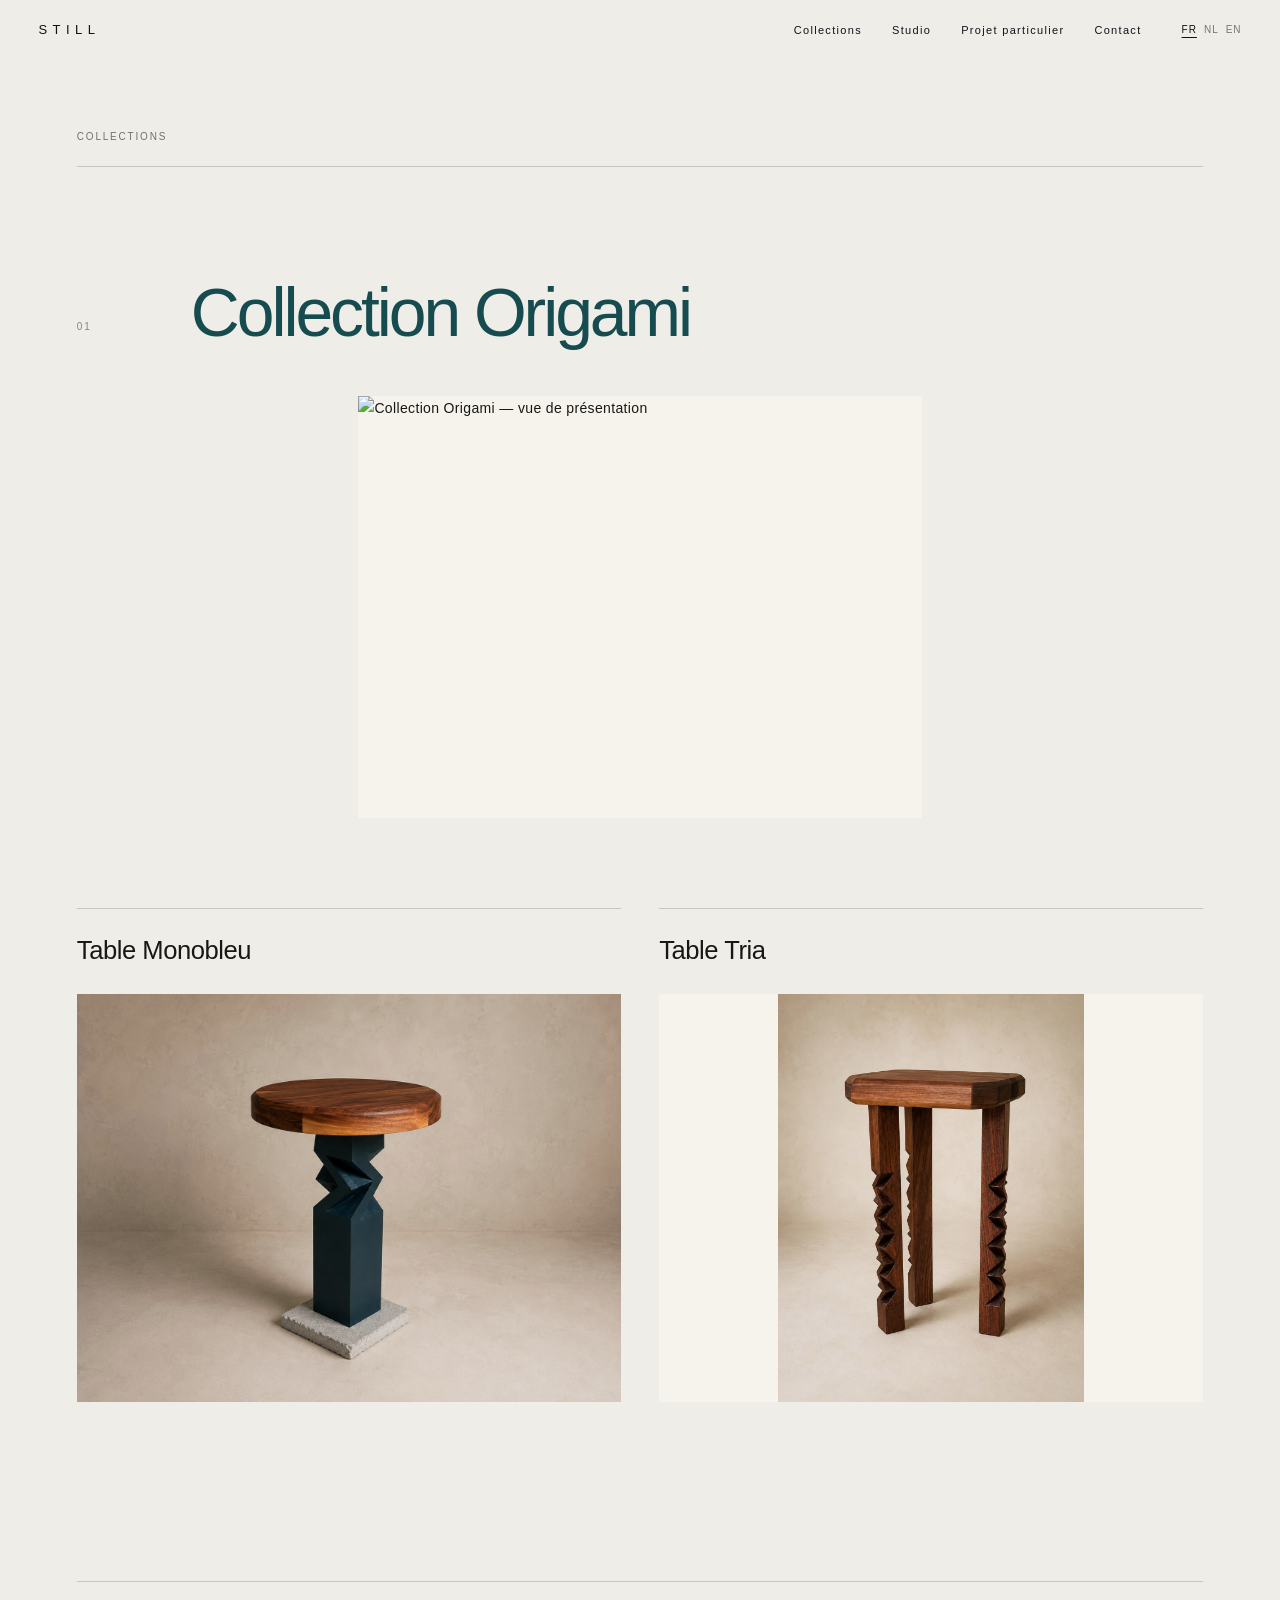
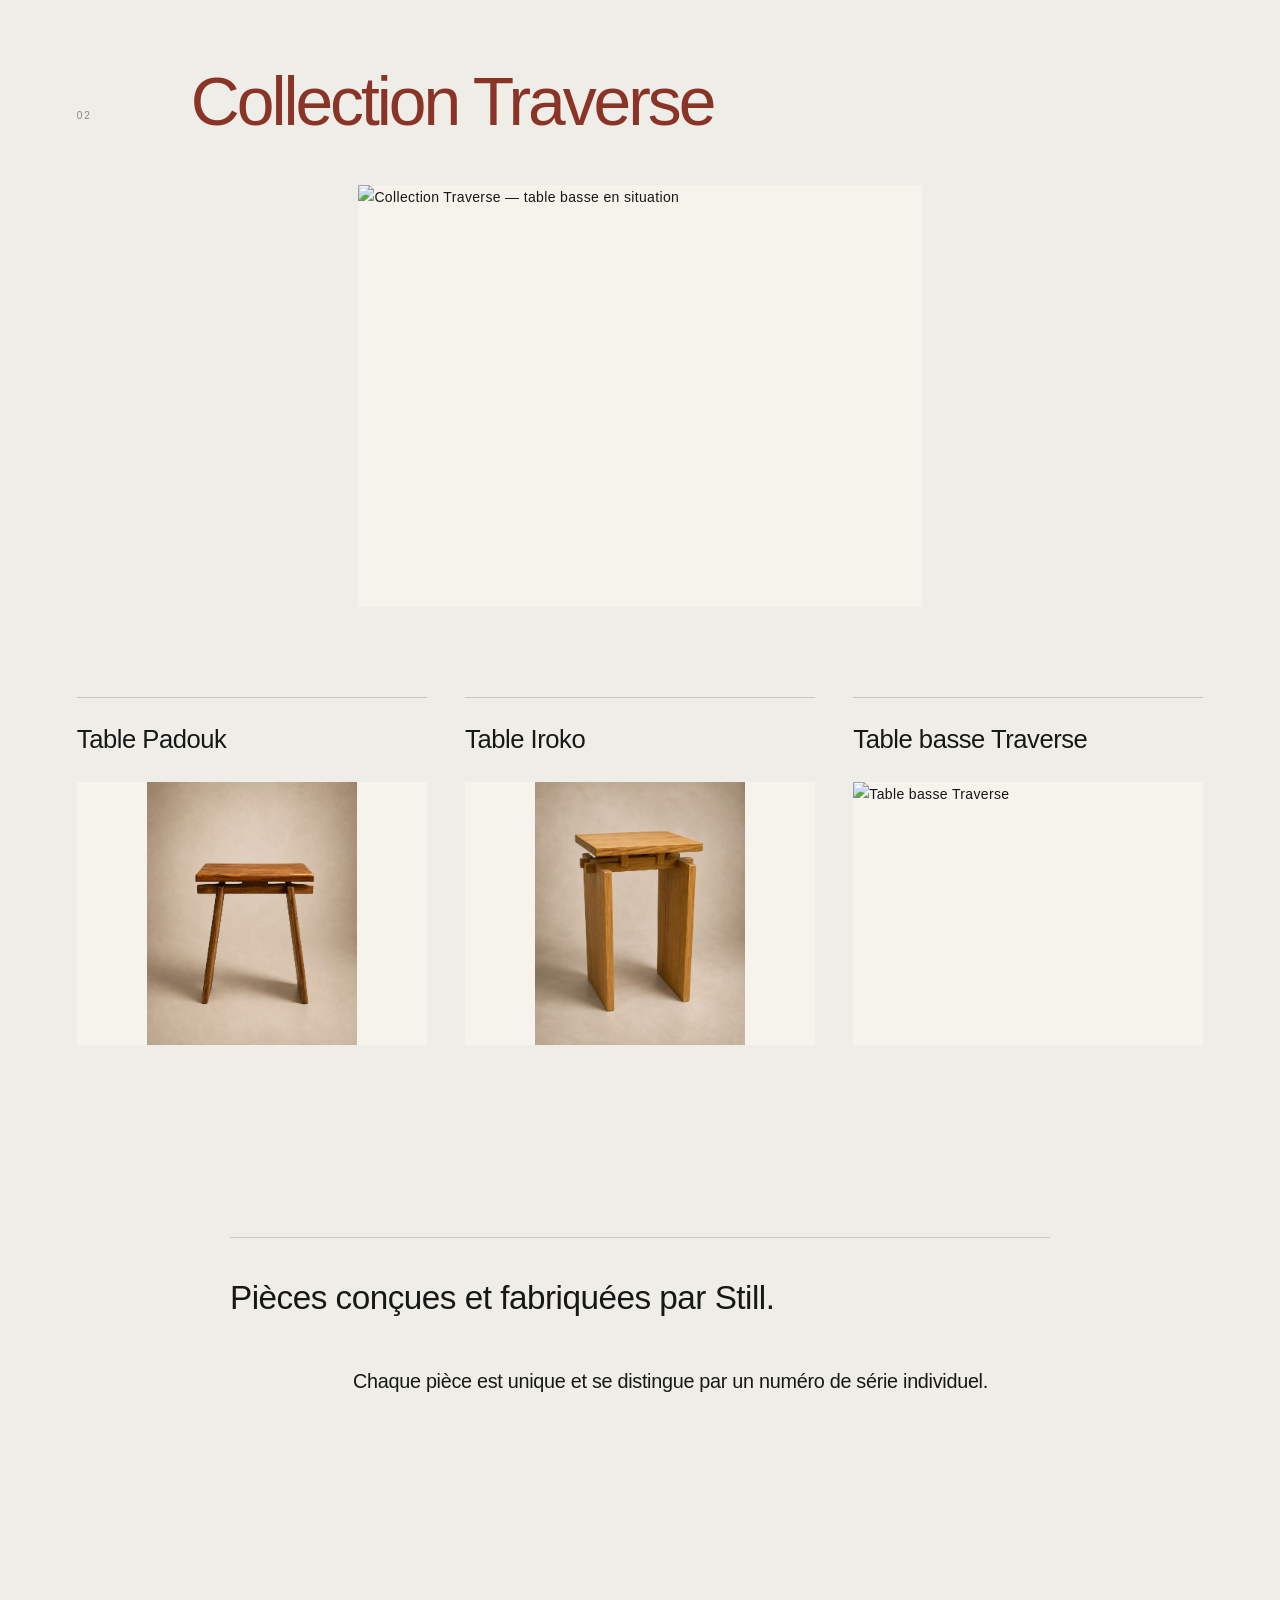
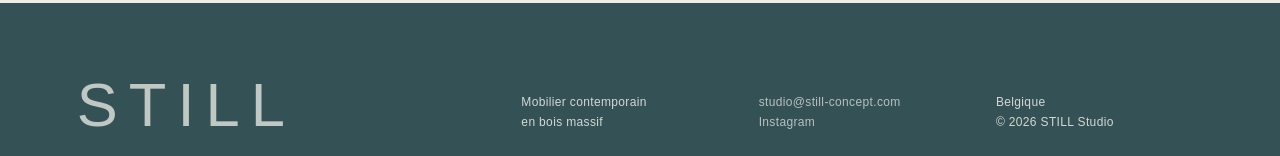
==== commit 6814c5ab: "Add files via upload" ====
--- a/collections.html
+++ b/collections.html
@@ -1 +1,81 @@
-<!DOCTYPE html><html lang="fr"><head><meta charset="utf-8"/><meta content="width=device-width,initial-scale=1" name="viewport"/><meta content="STILL Studio — mobilier contemporain en bois massif, conçu et fabriqué en Belgique." name="description"/><title>Collections — STILL</title><link href="styles.css" rel="stylesheet"/></head><body><header class="site-header"><a aria-label="STILL, accueil" class="brand" href="index.html">STILL</a><button aria-controls="menu" aria-expanded="false" class="menu-toggle">Menu</button><nav class="nav" id="menu"><a href="collections.html" data-i18n="nav_collections">Collections</a><a href="studio.html" data-i18n="nav_studio">Studio</a><a href="projet.html" data-i18n="nav_project">Projet particulier</a><a href="contact.html" data-i18n="nav_contact">Contact</a><span class="languages"><button data-lang="fr">FR</button><button data-lang="nl">NL</button><button data-lang="en">EN</button></span></nav></header><main><section class="standalone-page collections-page"><div class="standalone-label" data-i18n="nav_collections">Collections</div><div class="standalone-content"><p class="standalone-intro collection-statement" data-i18n="collections_sub"><span class="statement-line statement-line-primary">Pièces conçues et fabriquées par Still.</span><span class="statement-line statement-line-secondary">Chaque pièce est unique et se distingue par un numéro de série individuel.</span></p><p class="collection-instruction" data-i18n="collections_instruction">Cliquez sur le nom de chaque collection pour la découvrir.</p><div class="collection-list"><article class="collection-row origami"><div class="collection-copy collection-copy-top"><span>01</span><h2><a href="origami.html">Origami</a></h2><p data-i18n="origami_desc">Angles précis, surfaces tendues, équilibre graphique.</p></div><a class="collection-media" href="origami.html" aria-label="Découvrir Origami"><img alt="Table gigogne bleue de la collection Origami" src="assets/images/v10/origami-presentation.jpg"/></a></article><article class="collection-row traverse"><div class="collection-copy collection-copy-top"><span>02</span><h2><a href="traverse.html">Traverse</a></h2><p data-i18n="traverse_desc">Assemblages visibles, lignes franches, construction assumée.</p></div><a class="collection-media" href="traverse.html" aria-label="Découvrir Traverse"><img alt="Table en padouk de la collection Traverse" src="assets/images/v10/traverse-presentation.jpg"/></a></article></div></div></section></main><footer><div class="footer-brand">STILL</div><div><p data-i18n="footer_desc">Mobilier contemporain<br/>en bois massif</p></div><div><a href="mailto:studio@still.design">studio@still.design</a><br/><a href="#">Instagram</a></div><div><p><span data-i18n="country">Belgique</span><br/>© 2026 STILL Studio</p></div></footer><script src="script.js"></script></body></html>
+<!DOCTYPE html>
+<html lang="fr">
+<head>
+  <meta charset="utf-8"/>
+  <meta content="width=device-width,initial-scale=1" name="viewport"/>
+  <meta content="Collections STILL — mobilier contemporain en bois massif, conçu et fabriqué en Belgique." name="description"/>
+  <title>Collections — STILL</title>
+  <link href="styles.css" rel="stylesheet"/>
+</head>
+<body class="collections-v38-body">
+<header class="site-header">
+  <a aria-label="STILL, accueil" class="brand" href="index.html">STILL</a>
+  <button aria-controls="menu" aria-expanded="false" class="menu-toggle">Menu</button>
+  <nav class="nav" id="menu">
+    <a href="collections.html" data-i18n="nav_collections">Collections</a>
+    <a href="studio.html" data-i18n="nav_studio">Studio</a>
+    <a href="projet.html" data-i18n="nav_project">Projet particulier</a>
+    <a href="contact.html" data-i18n="nav_contact">Contact</a>
+    <span class="languages"><button data-lang="fr">FR</button><button data-lang="nl">NL</button><button data-lang="en">EN</button></span>
+  </nav>
+</header>
+<main class="collections-v38">
+  <div class="collections-v38-heading"><p>Collections</p></div>
+
+  <section class="collection-showcase-v38" aria-labelledby="origami-title">
+    <div class="collection-title-v38"><span>01</span><h1 id="origami-title">Collection Origami</h1></div>
+    <figure class="collection-presentation-v38 origami-presentation-v38">
+      <img src="assets/images/v310/origami-presentation.jpg" alt="Collection Origami — vue de présentation"/>
+    </figure>
+    <div class="piece-cards-v38 two-cards-v38">
+      <article class="piece-card-v38">
+        <h2>Table Monobleu</h2>
+        <a href="table-pied-bleu.html" aria-label="Découvrir la table Monobleu et voir plusieurs vues">
+          <figure><img src="assets/images/v11/table-basse-pied-bleu-presentation.jpg" alt="Table Monobleu sur fond gris"/></figure>
+        </a>
+      </article>
+      <article class="piece-card-v38">
+        <h2>Table Tria</h2>
+        <a href="table-trois-pieds.html" aria-label="Découvrir la table Tria et voir plusieurs vues">
+          <figure class="contain-portrait"><img src="assets/images/v10/table-trois-pieds.jpg" alt="Table Tria sur fond gris"/></figure>
+        </a>
+      </article>
+    </div>
+  </section>
+
+  <section class="collection-showcase-v38 traverse-showcase-v38" aria-labelledby="traverse-title">
+    <div class="collection-title-v38"><span>02</span><h1 id="traverse-title">Collection Traverse</h1></div>
+    <figure class="collection-presentation-v38 traverse-presentation-v38">
+      <img src="assets/images/v37/traverse-presentation-contexte.jpg" alt="Collection Traverse — table basse en situation"/>
+    </figure>
+    <div class="piece-cards-v38 three-cards-v38">
+      <article class="piece-card-v38">
+        <h2>Table Padouk</h2>
+        <a href="table-padouk.html" aria-label="Découvrir la table Padouk et voir plusieurs vues">
+          <figure><img src="assets/images/v10/table-padouk-presentation.jpg" alt="Table Padouk"/></figure>
+        </a>
+      </article>
+      <article class="piece-card-v38">
+        <h2>Table Iroko</h2>
+        <a href="table-iroko.html" aria-label="Découvrir la table Iroko et voir plusieurs vues">
+          <figure class="contain-portrait"><img src="assets/images/v10/traverse-presentation.jpg" alt="Table Iroko"/></figure>
+        </a>
+      </article>
+      <article class="piece-card-v38">
+        <h2>Table basse Traverse</h2>
+        <a href="table-basse-traverse.html" aria-label="Découvrir la table basse Traverse et voir plusieurs vues">
+          <figure><img src="assets/images/v36/table-basse-traverse-1.jpg" alt="Table basse Traverse"/></figure>
+        </a>
+      </article>
+    </div>
+  </section>
+
+  <section class="collections-copy-v38">
+    <p data-i18n="collection_made">Pièces conçues et fabriquées par Still.</p>
+    <p data-i18n="collection_unique">Chaque pièce est unique et se distingue par un numéro de série individuel.</p>
+  </section>
+</main>
+<footer><div class="footer-brand">STILL</div><div><p data-i18n="footer_desc">Mobilier contemporain<br/>en bois massif</p></div><div><a href="mailto:studio@still-concept.com">studio@still-concept.com</a><br/><a href="#">Instagram</a></div><div><p><span data-i18n="country">Belgique</span><br/>© 2026 STILL Studio</p></div></footer>
+<script src="script.js"></script>
+</body>
+</html>
--- a/styles.css
+++ b/styles.css
@@ -1145,3 +1145,330 @@
     padding:10px;
   }
 }
+
+/* v3.6 — responsive mobile, pages neutres et Collections sur une seule page */
+.studio-body,.project-body{background:var(--paper);color:var(--ink)}
+.studio-body .studio-page,.project-body .project-page{background:var(--paper)!important;color:var(--ink)!important}
+.project-page .light-button{border-color:var(--ink)!important;color:var(--ink)!important}
+.project-page .light-button:hover{background:var(--ink)!important;color:var(--paper)!important}
+
+.collections-v36{background:#efede7;padding:clamp(130px,11vw,175px) 6vw clamp(110px,9vw,150px)}
+.collections-v36-intro{display:grid;grid-template-columns:1fr 2.2fr;gap:48px;max-width:1240px;margin:0 auto clamp(110px,10vw,155px)}
+.collections-v36-label{margin:0;padding-top:8px;font-size:10px;text-transform:uppercase;letter-spacing:.18em;color:rgba(23,24,21,.58)}
+.collections-v36-statement{max-width:850px}
+.collections-v36-statement p{margin:0;font-weight:300;letter-spacing:-.02em}
+.collections-v36-statement p:first-child{max-width:690px;font-size:clamp(30px,3.1vw,46px);line-height:1.24}
+.collections-v36-statement p+ p{max-width:690px;margin-top:clamp(46px,4.5vw,70px);margin-left:clamp(52px,5.5vw,88px);padding-top:24px;border-top:1px solid rgba(23,24,21,.2);font-size:clamp(18px,1.7vw,25px);line-height:1.65;letter-spacing:0}
+.collection-v36{max-width:1240px;margin:0 auto;padding-top:clamp(74px,7vw,105px);border-top:1px solid rgba(23,24,21,.2)}
+.collection-v36 + .collection-v36{margin-top:clamp(150px,14vw,220px)}
+.collection-v36-head{display:grid;grid-template-columns:110px minmax(0,1fr) minmax(260px,.65fr);gap:34px;align-items:end;margin-bottom:clamp(56px,5vw,82px)}
+.collection-v36-index{margin:0 0 10px;font-size:10px;letter-spacing:.18em;color:rgba(23,24,21,.48)}
+.collection-v36-head h1{margin:0;font-size:clamp(52px,6vw,92px);font-weight:300;line-height:.92;letter-spacing:-.045em}
+.collection-v36-head>p:last-child{margin:0 0 4px;max-width:390px;font-size:14px;line-height:1.75;color:rgba(23,24,21,.72)}
+.origami-v36 .collection-v36-head h1{color:var(--petrol)}
+.traverse-v36 .collection-v36-head h1{color:var(--padouk)}
+.collection-v36-gallery{display:grid;grid-template-columns:repeat(2,minmax(0,1fr));gap:clamp(22px,2.5vw,38px)}
+.collection-v36-gallery figure{margin:0;background:#f6f3ed;padding:12px;aspect-ratio:4/3;overflow:hidden}
+.collection-v36-gallery img{width:100%;height:100%;object-fit:cover;object-position:center;filter:saturate(.96) contrast(1.02)}
+.piece-v36{margin-top:clamp(90px,8vw,130px);padding-top:28px;border-top:1px solid rgba(23,24,21,.18)}
+.piece-v36-head{margin-bottom:42px}
+.piece-v36-head h2{margin:0;font-size:clamp(30px,3.1vw,46px);font-weight:300;letter-spacing:-.025em}
+.traverse-coffee-gallery{grid-template-columns:repeat(3,minmax(0,1fr))}
+
+@media(max-width:850px){
+  html,body{overflow-x:hidden}
+  .site-header{padding:18px 18px;mix-blend-mode:normal;color:var(--ink);background:rgba(244,241,234,.94);backdrop-filter:blur(10px)}
+  .brand{font-size:12px;letter-spacing:.32em}
+  .menu-toggle{display:block;color:var(--ink)}
+  .nav{top:54px;padding:24px 20px 30px;gap:22px;border-top:1px solid var(--line);box-shadow:0 18px 35px rgba(0,0,0,.06)}
+  .languages{display:flex;gap:14px;margin-top:10px}
+  .languages button{font-size:10px}
+
+  .intro{min-height:auto;padding:112px 20px 58px;display:block}
+  .eyebrow{margin-bottom:28px}
+  .intro h1{font-size:clamp(54px,19vw,82px);line-height:.9;letter-spacing:.12em;margin:0}
+  .manifesto{font-size:20px;line-height:1.45;margin:42px 0 0}
+  .hero{height:52vh;min-height:420px}
+  .section-pad{padding:88px 20px}
+  .statement{display:block;min-height:auto}
+  .kicker{font-size:23px}
+  .statement h2{font-size:clamp(34px,10.5vw,50px);margin:34px 0 50px;line-height:1.12}
+  .text-link{margin-top:0}
+  .chapter{display:block;padding:84px 20px}
+  .chapter-label{margin-bottom:44px}
+  .chapter-body h2{font-size:clamp(38px,11vw,56px);margin-bottom:48px}
+  .chapter-body p{font-size:16px;line-height:1.8}
+  .image-break{height:54vh;min-height:430px}
+
+  .standalone-page{display:block;min-height:auto;padding:112px 20px 88px}
+  .standalone-label{margin-bottom:54px}
+  .standalone-content{max-width:none}
+  .standalone-content h1{font-size:clamp(38px,11vw,58px);line-height:1.1;margin-bottom:48px}
+  .standalone-content p{font-size:16px;line-height:1.82}
+  .studio-body .image-break{margin:0}
+
+  .collections-v36{padding:112px 20px 96px}
+  .collections-v36-intro{display:block;margin-bottom:92px}
+  .collections-v36-label{margin-bottom:48px}
+  .collections-v36-statement p:first-child{font-size:clamp(28px,8.2vw,38px);line-height:1.28}
+  .collections-v36-statement p+ p{margin-top:46px;margin-left:26px;padding-top:20px;font-size:18px;line-height:1.65}
+  .collection-v36{padding-top:62px}
+  .collection-v36 + .collection-v36{margin-top:118px}
+  .collection-v36-head{display:block;margin-bottom:42px}
+  .collection-v36-index{margin-bottom:28px}
+  .collection-v36-head h1{font-size:clamp(48px,15vw,68px);margin-bottom:24px}
+  .collection-v36-head>p:last-child{font-size:14px;max-width:310px}
+  .collection-v36-gallery,.traverse-coffee-gallery{grid-template-columns:1fr;gap:20px}
+  .collection-v36-gallery figure{padding:8px;aspect-ratio:4/3}
+  .piece-v36{margin-top:72px;padding-top:24px}
+  .piece-v36-head{margin-bottom:30px}
+  .piece-v36-head h2{font-size:32px}
+
+  footer{grid-template-columns:1fr 1fr;gap:22px;margin-top:0;padding:30px 20px 24px;min-height:auto}
+  .footer-brand{grid-column:1/-1;font-size:clamp(38px,13vw,56px);margin-bottom:12px}
+}
+
+/* v3.7 — image de presentation Traverse */
+.traverse-v36 > .collection-v36-gallery .traverse-feature{
+  grid-column:1 / -1;
+  aspect-ratio:4/3;
+  padding:12px;
+}
+.traverse-v36 > .collection-v36-gallery .traverse-feature img{
+  object-fit:cover;
+  object-position:center;
+}
+@media(max-width:850px){
+  .traverse-v36 > .collection-v36-gallery .traverse-feature{
+    grid-column:auto;
+    padding:8px;
+  }
+}
+
+/* v3.8 — hiérarchie accueil, nouvelle page Collections et fiches pièces */
+.home-solid-wood{
+  font-size:clamp(31px,3.25vw,52px)!important;
+  line-height:1.18;
+  letter-spacing:.075em;
+  margin-bottom:clamp(34px,4vw,66px)!important;
+}
+.statement .home-solid-wood + h2{margin-top:0}
+.home-discover{
+  font-size:12px;
+  font-weight:700;
+  letter-spacing:.15em;
+  padding-bottom:12px;
+  border-bottom-width:2px;
+}
+.home-discover span:first-child{margin-left:0}
+.home-discover span:last-child{margin-left:30px}
+
+.collections-v38-body{background:#efede7;color:var(--ink)}
+.collections-v38{padding:clamp(125px,10vw,165px) 6vw clamp(100px,9vw,150px)}
+.collections-v38-heading{max-width:1240px;margin:0 auto clamp(58px,5vw,78px);padding-bottom:20px;border-bottom:1px solid var(--line)}
+.collections-v38-heading p{margin:0;font-size:10px;text-transform:uppercase;letter-spacing:.18em;color:rgba(23,24,21,.58)}
+.collection-showcase-v38{max-width:1240px;margin:0 auto;padding-top:clamp(40px,4vw,64px)}
+.collection-showcase-v38 + .collection-showcase-v38{margin-top:clamp(150px,14vw,220px);padding-top:clamp(72px,7vw,100px);border-top:1px solid var(--line)}
+.collection-title-v38{display:grid;grid-template-columns:90px 1fr;gap:24px;align-items:end;margin-bottom:clamp(42px,4vw,60px)}
+.collection-title-v38 span{font-size:10px;letter-spacing:.18em;color:rgba(23,24,21,.48);padding-bottom:9px}
+.collection-title-v38 h1{margin:0;font-size:clamp(54px,6vw,92px);font-weight:300;line-height:.92;letter-spacing:-.045em}
+.collection-showcase-v38:first-of-type .collection-title-v38 h1{color:var(--petrol)}
+.traverse-showcase-v38 .collection-title-v38 h1{color:var(--padouk)}
+.collection-presentation-v38{margin:0;background:#f6f3ed;overflow:hidden}
+.collection-presentation-v38 img{width:100%;height:100%;object-fit:cover}
+.origami-presentation-v38,.traverse-presentation-v38{width:min(100%,1040px);aspect-ratio:4/3;margin-left:auto;margin-right:auto}
+.piece-cards-v38{display:grid;gap:clamp(28px,3vw,46px);margin-top:clamp(78px,7vw,110px)}
+.two-cards-v38{grid-template-columns:repeat(2,minmax(0,1fr))}
+.three-cards-v38{grid-template-columns:repeat(3,minmax(0,1fr))}
+.piece-card-v38 h2{margin:0 0 20px;padding-top:18px;border-top:1px solid var(--line);font-size:clamp(22px,2vw,31px);font-weight:400;letter-spacing:-.018em}
+.piece-card-v38 a{display:block}
+.piece-card-v38 figure{margin:0;aspect-ratio:4/3;background:#f6f3ed;overflow:hidden}
+.piece-card-v38 img{width:100%;height:100%;object-fit:cover;transition:transform .8s cubic-bezier(.2,.7,.2,1),filter .5s ease;filter:saturate(.96) contrast(1.015)}
+.piece-card-v38 a:hover img{transform:scale(1.018);filter:saturate(1) contrast(1.03)}
+.collections-copy-v38{max-width:820px;margin:clamp(170px,15vw,240px) auto 0;padding-top:38px;border-top:1px solid var(--line)}
+.collections-copy-v38 p{margin:0;font-weight:300;letter-spacing:-.015em}
+.collections-copy-v38 p:first-child{font-size:clamp(26px,2.6vw,40px);line-height:1.35}
+.collections-copy-v38 p+p{max-width:650px;margin:44px 0 0 15%;font-size:clamp(17px,1.55vw,23px);line-height:1.7}
+
+.piece-detail-body{background:#efede7;color:var(--ink)}
+.piece-detail-v38{padding:clamp(125px,10vw,165px) 6vw clamp(100px,9vw,150px)}
+.piece-detail-top{max-width:1240px;margin:0 auto clamp(70px,7vw,110px);display:grid;grid-template-columns:1fr 2.2fr;gap:46px;border-bottom:1px solid var(--line);padding-bottom:clamp(46px,5vw,70px)}
+.piece-back{font-size:10px;text-transform:uppercase;letter-spacing:.16em;width:max-content;padding-top:10px}
+.piece-collection-name{margin:0 0 20px;font-size:10px;text-transform:uppercase;letter-spacing:.16em;color:rgba(23,24,21,.58)}
+.piece-detail-top h1{margin:0;font-size:clamp(50px,6.2vw,94px);font-weight:300;line-height:.98;letter-spacing:-.045em}
+.piece-detail-meta{margin:30px 0 0;font-size:14px;color:rgba(23,24,21,.68)}
+.piece-detail-gallery{max-width:1240px;margin:auto;display:grid;grid-template-columns:repeat(2,minmax(0,1fr));gap:clamp(24px,3vw,42px)}
+.piece-detail-gallery figure{margin:0;background:#f6f3ed;aspect-ratio:4/3;overflow:hidden}
+.piece-detail-gallery img{width:100%;height:100%;object-fit:cover}
+.piece-detail-gallery figure:first-child:nth-last-child(odd){grid-column:1/-1;width:74%;justify-self:center}
+
+@media(max-width:850px){
+  .home-solid-wood{font-size:clamp(28px,8.5vw,38px)!important;margin-bottom:38px!important}
+  .statement .home-solid-wood + h2{margin-top:0}
+  .home-discover{font-size:11px;font-weight:700}
+
+  .collections-v38{padding:104px 18px 88px}
+  .collections-v38-heading{margin-bottom:38px}
+  .collection-showcase-v38{padding-top:24px}
+  .collection-showcase-v38 + .collection-showcase-v38{margin-top:110px;padding-top:58px}
+  .collection-title-v38{display:block;margin-bottom:32px}
+  .collection-title-v38 span{display:block;margin-bottom:18px;padding:0}
+  .collection-title-v38 h1{font-size:clamp(46px,14vw,66px)}
+  .origami-presentation-v38,.traverse-presentation-v38{width:100%;aspect-ratio:4/3}
+  .piece-cards-v38{grid-template-columns:1fr;margin-top:62px;gap:60px}
+  .piece-card-v38 h2{font-size:26px;margin-bottom:16px}
+  .piece-card-v38 figure{aspect-ratio:4/3}
+  .collections-copy-v38{margin-top:120px;padding-top:30px}
+  .collections-copy-v38 p:first-child{font-size:28px}
+  .collections-copy-v38 p+p{margin:34px 0 0 0;font-size:17px}
+
+  .piece-detail-v38{padding:104px 18px 88px}
+  .piece-detail-top{display:block;margin-bottom:48px;padding-bottom:38px}
+  .piece-back{display:inline-block;margin-bottom:54px}
+  .piece-detail-top h1{font-size:clamp(44px,13vw,64px)}
+  .piece-detail-gallery{grid-template-columns:1fr;gap:18px}
+  .piece-detail-gallery figure,.piece-detail-gallery figure:first-child:nth-last-child(odd){grid-column:auto;width:100%;aspect-ratio:4/3}
+}
+
+/* v3.9 — collection naming and equal presentation formats */
+.collection-title-v38 h1{font-size:clamp(44px,5.3vw,82px)}
+.collection-presentation-v38{width:min(100%,1040px);aspect-ratio:4/3;margin-left:auto;margin-right:auto}
+.collection-presentation-v38 img{object-fit:cover}
+.piece-card-v38 a{cursor:pointer}
+@media(max-width:850px){.collection-title-v38 h1{font-size:clamp(38px,11vw,56px);line-height:1}.collection-presentation-v38{width:100%;aspect-ratio:4/3}}
+
+
+/* v3.10 — requested refinements */
+/* Home: two distinct lines with a subtle editorial offset */
+.statement{
+  display:block;
+  min-height:auto;
+}
+.home-solid-wood{
+  white-space:nowrap;
+  margin:0 0 clamp(24px,2.7vw,42px)!important;
+}
+.statement .home-solid-wood + h2{
+  margin:0 0 clamp(52px,5vw,78px);
+  padding-left:clamp(26px,4.5vw,76px);
+  max-width:1100px;
+}
+.home-discover{
+  margin-left:clamp(26px,4.5vw,76px);
+}
+
+/* Collection presentation images: same format, deliberately smaller */
+.collection-presentation-v38,
+.origami-presentation-v38,
+.traverse-presentation-v38{
+  width:min(72%,820px);
+  aspect-ratio:4/3;
+  margin-left:auto;
+  margin-right:auto;
+}
+.collection-presentation-v38 img{object-position:center center}
+
+/* Vertical product photographs should never be cropped */
+.piece-card-v38 figure.contain-portrait,
+.piece-detail-gallery figure.contain-portrait{
+  background:#e7e1d7;
+}
+.piece-card-v38 figure.contain-portrait img,
+.piece-detail-gallery figure.contain-portrait img{
+  object-fit:contain;
+  object-position:center center;
+}
+
+@media(max-width:850px){
+  .home-solid-wood{
+    white-space:nowrap;
+    font-size:clamp(24px,7.2vw,34px)!important;
+    margin-bottom:24px!important;
+  }
+  .statement .home-solid-wood + h2{
+    margin:0 0 42px;
+    padding-left:18px;
+    font-size:clamp(30px,8.7vw,44px);
+  }
+  .home-discover{margin-left:18px}
+  .collection-presentation-v38,
+  .origami-presentation-v38,
+  .traverse-presentation-v38{
+    width:88%;
+  }
+}
+
+
+/* v3.11 — home rhythm, smaller collection covers and purchase CTA */
+.home-solid-wood{
+  margin-bottom:clamp(70px,7vw,110px)!important;
+}
+.statement .home-solid-wood + h2.home-silent-presence{
+  margin:0 0 clamp(56px,5vw,82px);
+  padding-left:clamp(42px,6vw,96px);
+  max-width:900px;
+}
+.collection-presentation-v38,
+.origami-presentation-v38,
+.traverse-presentation-v38{
+  width:min(50%,575px);
+}
+.piece-purchase{
+  margin-top:28px;
+  display:flex;
+  flex-direction:column;
+  align-items:flex-start;
+  gap:10px;
+}
+.purchase-button{
+  display:inline-block;
+  padding:14px 20px;
+  border:1px solid currentColor;
+  font-size:11px;
+  font-weight:600;
+  text-transform:uppercase;
+  letter-spacing:.13em;
+  transition:.25s ease;
+}
+.purchase-button:hover{background:var(--ink);color:var(--paper)}
+.purchase-note{margin:0;font-size:11px;opacity:.58;max-width:420px}
+@media(max-width:850px){
+  .home-solid-wood{margin-bottom:64px!important}
+  .statement .home-solid-wood + h2.home-silent-presence{
+    padding-left:26px;
+    margin-bottom:50px;
+  }
+  .collection-presentation-v38,
+  .origami-presentation-v38,
+  .traverse-presentation-v38{width:68%}
+}
+
+/* v3.12 — requested layout refinements */
+.home-discover{
+  display:block;
+  margin-left:clamp(42px,6vw,96px);
+  margin-top:clamp(36px,4vw,64px);
+}
+/* All product thumbnails on Collections use one identical 4:3 frame. */
+.collections-v38 .piece-card-v38 figure,
+.collections-v38 .piece-card-v38 figure.contain-portrait{
+  width:100%;
+  aspect-ratio:4/3;
+  height:auto;
+  padding:0;
+  background:#f6f3ed;
+  overflow:hidden;
+}
+.collections-v38 .piece-card-v38 figure img,
+.collections-v38 .piece-card-v38 figure.contain-portrait img{
+  width:100%;
+  height:100%;
+  object-fit:contain;
+  object-position:center center;
+}
+@media(max-width:850px){
+  .home-discover{
+    margin-left:26px;
+    margin-top:34px;
+  }
+}
